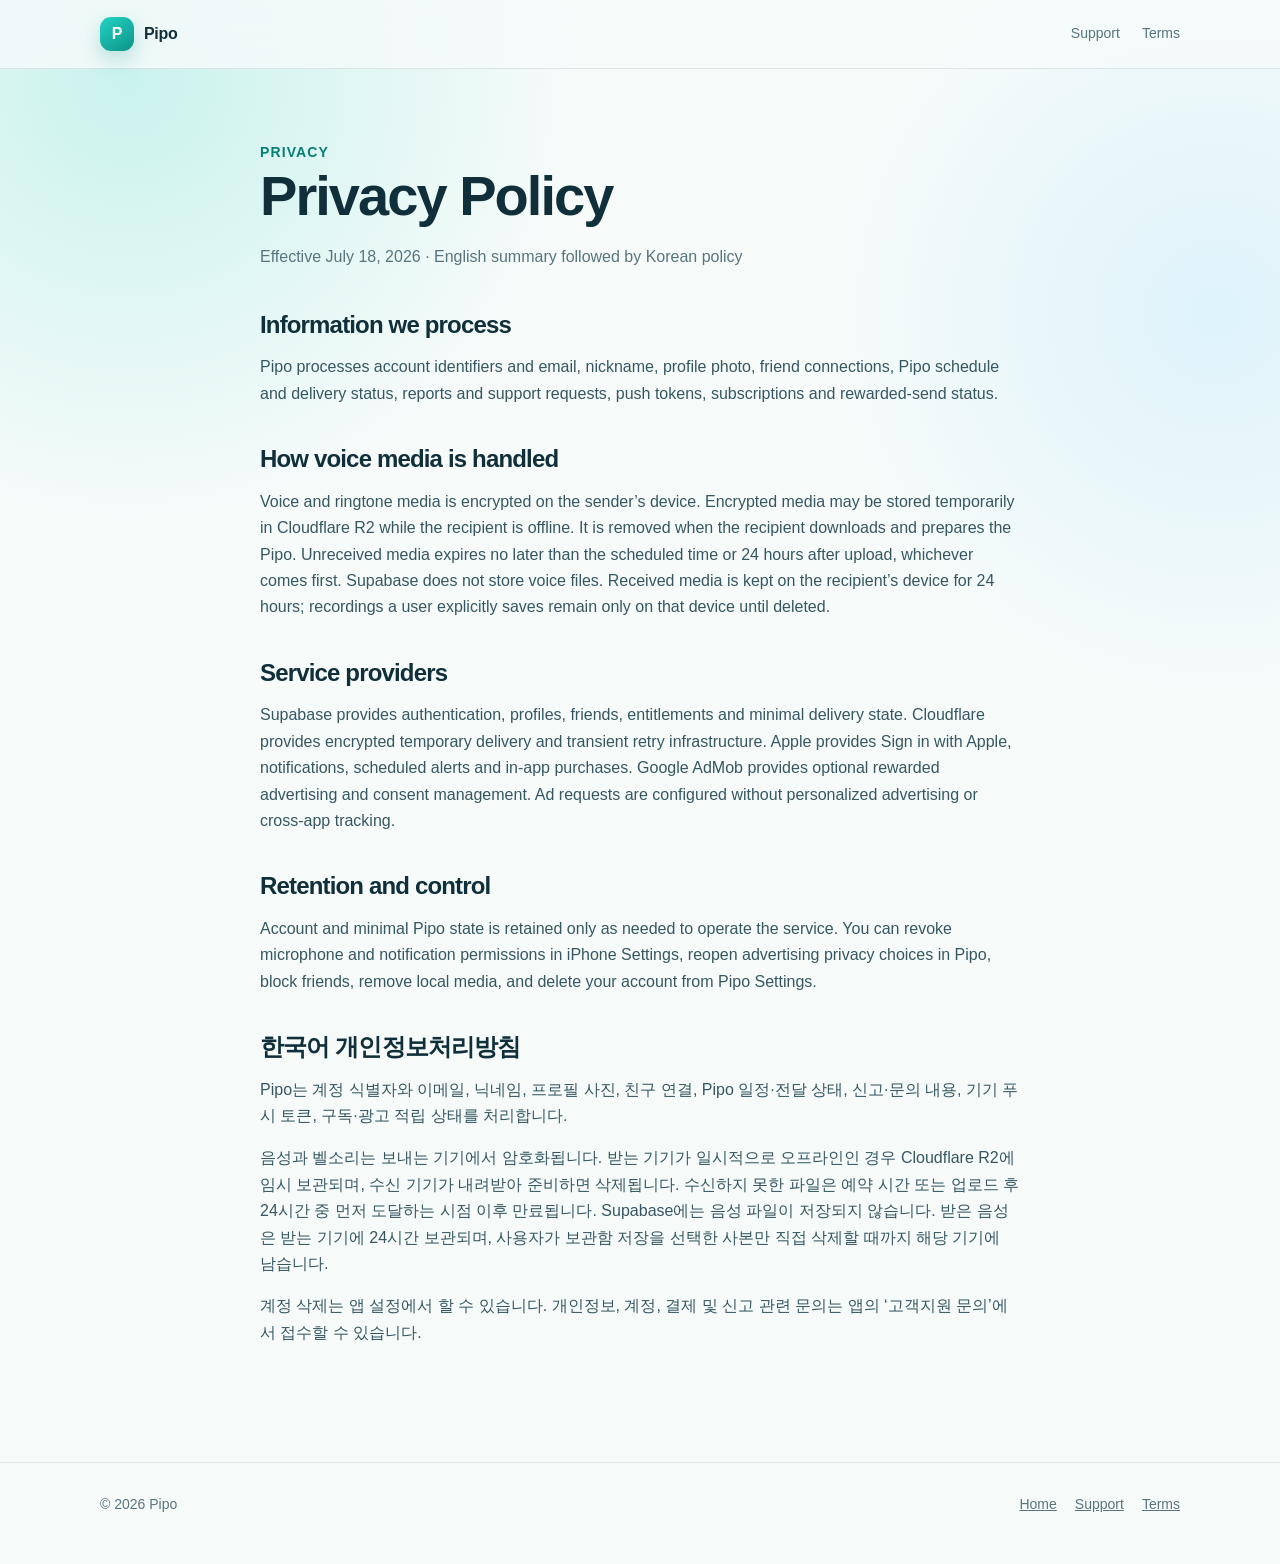
==== privacy/index.html @ 0b24a456 "Publish Pipo developer and support site" ====
<!doctype html><html lang="en"><head><meta charset="utf-8"><meta name="viewport" content="width=device-width,initial-scale=1"><title>Pipo Privacy Policy</title><meta name="description" content="Pipo privacy policy and data handling details."><link rel="canonical" href="https://mingeon29-collab.github.io/privacy/"><link rel="stylesheet" href="/styles.css"></head><body>
<header><nav class="shell"><a class="brand" href="/"><span class="brand-mark">P</span>Pipo</a><div class="nav-links"><a href="/support/">Support</a><a href="/terms/">Terms</a></div></nav></header>
<main class="legal"><div class="eyebrow">Privacy</div><h1>Privacy Policy</h1><p class="effective">Effective July 18, 2026 · English summary followed by Korean policy</p><h2>Information we process</h2><p>Pipo processes account identifiers and email, nickname, profile photo, friend connections, Pipo schedule and delivery status, reports and support requests, push tokens, subscriptions and rewarded-send status.</p><h2>How voice media is handled</h2><p>Voice and ringtone media is encrypted on the sender’s device. Encrypted media may be stored temporarily in Cloudflare R2 while the recipient is offline. It is removed when the recipient downloads and prepares the Pipo. Unreceived media expires no later than the scheduled time or 24 hours after upload, whichever comes first. Supabase does not store voice files. Received media is kept on the recipient’s device for 24 hours; recordings a user explicitly saves remain only on that device until deleted.</p><h2>Service providers</h2><p>Supabase provides authentication, profiles, friends, entitlements and minimal delivery state. Cloudflare provides encrypted temporary delivery and transient retry infrastructure. Apple provides Sign in with Apple, notifications, scheduled alerts and in-app purchases. Google AdMob provides optional rewarded advertising and consent management. Ad requests are configured without personalized advertising or cross-app tracking.</p><h2>Retention and control</h2><p>Account and minimal Pipo state is retained only as needed to operate the service. You can revoke microphone and notification permissions in iPhone Settings, reopen advertising privacy choices in Pipo, block friends, remove local media, and delete your account from Pipo Settings.</p><h2>한국어 개인정보처리방침</h2><p>Pipo는 계정 식별자와 이메일, 닉네임, 프로필 사진, 친구 연결, Pipo 일정·전달 상태, 신고·문의 내용, 기기 푸시 토큰, 구독·광고 적립 상태를 처리합니다.</p><p>음성과 벨소리는 보내는 기기에서 암호화됩니다. 받는 기기가 일시적으로 오프라인인 경우 Cloudflare R2에 임시 보관되며, 수신 기기가 내려받아 준비하면 삭제됩니다. 수신하지 못한 파일은 예약 시간 또는 업로드 후 24시간 중 먼저 도달하는 시점 이후 만료됩니다. Supabase에는 음성 파일이 저장되지 않습니다. 받은 음성은 받는 기기에 24시간 보관되며, 사용자가 보관함 저장을 선택한 사본만 직접 삭제할 때까지 해당 기기에 남습니다.</p><p>계정 삭제는 앱 설정에서 할 수 있습니다. 개인정보, 계정, 결제 및 신고 관련 문의는 앱의 ‘고객지원 문의’에서 접수할 수 있습니다.</p></main>
<footer><div class="shell footer-row"><span>© 2026 Pipo</span><div class="footer-links"><a href="/">Home</a><a href="/support/">Support</a><a href="/terms/">Terms</a></div></div></footer></body></html>
---- styles.css ----
:root {
  color-scheme: light;
  --ink: #102f3a;
  --muted: #58747d;
  --brand: #14b8a6;
  --brand-dark: #087f73;
  --surface: rgba(255, 255, 255, 0.82);
  --line: rgba(16, 47, 58, 0.1);
  --shadow: 0 24px 70px rgba(8, 127, 115, 0.13);
}

* { box-sizing: border-box; }

html { scroll-behavior: smooth; }

body {
  margin: 0;
  min-height: 100vh;
  color: var(--ink);
  background:
    radial-gradient(circle at 10% 5%, rgba(45, 212, 191, 0.22), transparent 28rem),
    radial-gradient(circle at 95% 20%, rgba(125, 211, 252, 0.2), transparent 24rem),
    #f6fbfa;
  font: 16px/1.65 -apple-system, BlinkMacSystemFont, "SF Pro Text", "Segoe UI", sans-serif;
}

a { color: inherit; }

.shell { width: min(1080px, calc(100% - 40px)); margin: 0 auto; }

header {
  position: sticky;
  top: 0;
  z-index: 10;
  border-bottom: 1px solid var(--line);
  background: rgba(246, 251, 250, 0.82);
  backdrop-filter: blur(18px);
}

nav { min-height: 68px; display: flex; align-items: center; justify-content: space-between; gap: 24px; }

.brand { display: inline-flex; align-items: center; gap: 10px; font-weight: 800; text-decoration: none; letter-spacing: -0.02em; }

.brand-mark {
  display: grid;
  width: 34px;
  height: 34px;
  place-items: center;
  border-radius: 11px;
  color: #fff;
  background: linear-gradient(145deg, #22d3c5, #0d9488);
  box-shadow: 0 8px 20px rgba(13, 148, 136, 0.25);
}

.nav-links { display: flex; gap: 22px; color: var(--muted); font-size: 14px; }
.nav-links a { text-decoration: none; }
.nav-links a:hover { color: var(--brand-dark); }

.hero { padding: 96px 0 74px; text-align: center; }
.eyebrow { color: var(--brand-dark); font-size: 14px; font-weight: 750; letter-spacing: 0.08em; text-transform: uppercase; }
h1, h2, h3 { margin: 0; letter-spacing: -0.035em; line-height: 1.15; }
h1 { max-width: 820px; margin: 14px auto 20px; font-size: clamp(42px, 7vw, 78px); }
.hero p { max-width: 690px; margin: 0 auto; color: var(--muted); font-size: clamp(18px, 2.4vw, 22px); }

.pipo-orbit {
  position: relative;
  width: min(500px, 92vw);
  height: 210px;
  margin: 56px auto 0;
}

.pipo-card {
  position: absolute;
  inset: 22px 48px;
  display: grid;
  place-content: center;
  border: 1px solid rgba(255, 255, 255, 0.92);
  border-radius: 42px;
  background: var(--surface);
  box-shadow: var(--shadow);
  backdrop-filter: blur(18px);
}

.wave { display: flex; align-items: center; justify-content: center; gap: 6px; height: 58px; }
.wave i { display: block; width: 7px; border-radius: 10px; background: linear-gradient(#5eead4, #0d9488); }
.wave i:nth-child(1), .wave i:nth-child(9) { height: 18px; }
.wave i:nth-child(2), .wave i:nth-child(8) { height: 30px; }
.wave i:nth-child(3), .wave i:nth-child(7) { height: 45px; }
.wave i:nth-child(4), .wave i:nth-child(6) { height: 34px; }
.wave i:nth-child(5) { height: 56px; }

.arrive { margin-top: 12px; color: var(--brand-dark); font-weight: 750; }

.features { display: grid; grid-template-columns: repeat(3, 1fr); gap: 18px; padding: 36px 0 96px; }
.feature { padding: 30px; border: 1px solid var(--line); border-radius: 28px; background: rgba(255, 255, 255, 0.7); }
.feature .number { color: var(--brand-dark); font-size: 13px; font-weight: 800; }
.feature h2 { margin: 14px 0 10px; font-size: 23px; }
.feature p { margin: 0; color: var(--muted); }

.legal { width: min(760px, calc(100% - 40px)); margin: 0 auto; padding: 72px 0 100px; }
.legal h1 { margin: 0 0 10px; font-size: clamp(36px, 6vw, 56px); }
.legal h2 { margin: 38px 0 12px; font-size: 24px; }
.legal p, .legal li { color: #365761; }
.legal .effective { margin-bottom: 40px; color: var(--muted); }
.notice { padding: 22px 24px; border-left: 4px solid var(--brand); border-radius: 0 18px 18px 0; background: rgba(255,255,255,.7); }

footer { border-top: 1px solid var(--line); padding: 30px 0 48px; color: var(--muted); font-size: 14px; }
.footer-row { display: flex; justify-content: space-between; gap: 20px; flex-wrap: wrap; }
.footer-links { display: flex; gap: 18px; flex-wrap: wrap; }

@media (max-width: 760px) {
  .nav-links a:not(:last-child) { display: none; }
  .hero { padding-top: 68px; }
  .features { grid-template-columns: 1fr; padding-bottom: 70px; }
  .pipo-card { inset-inline: 18px; }
}
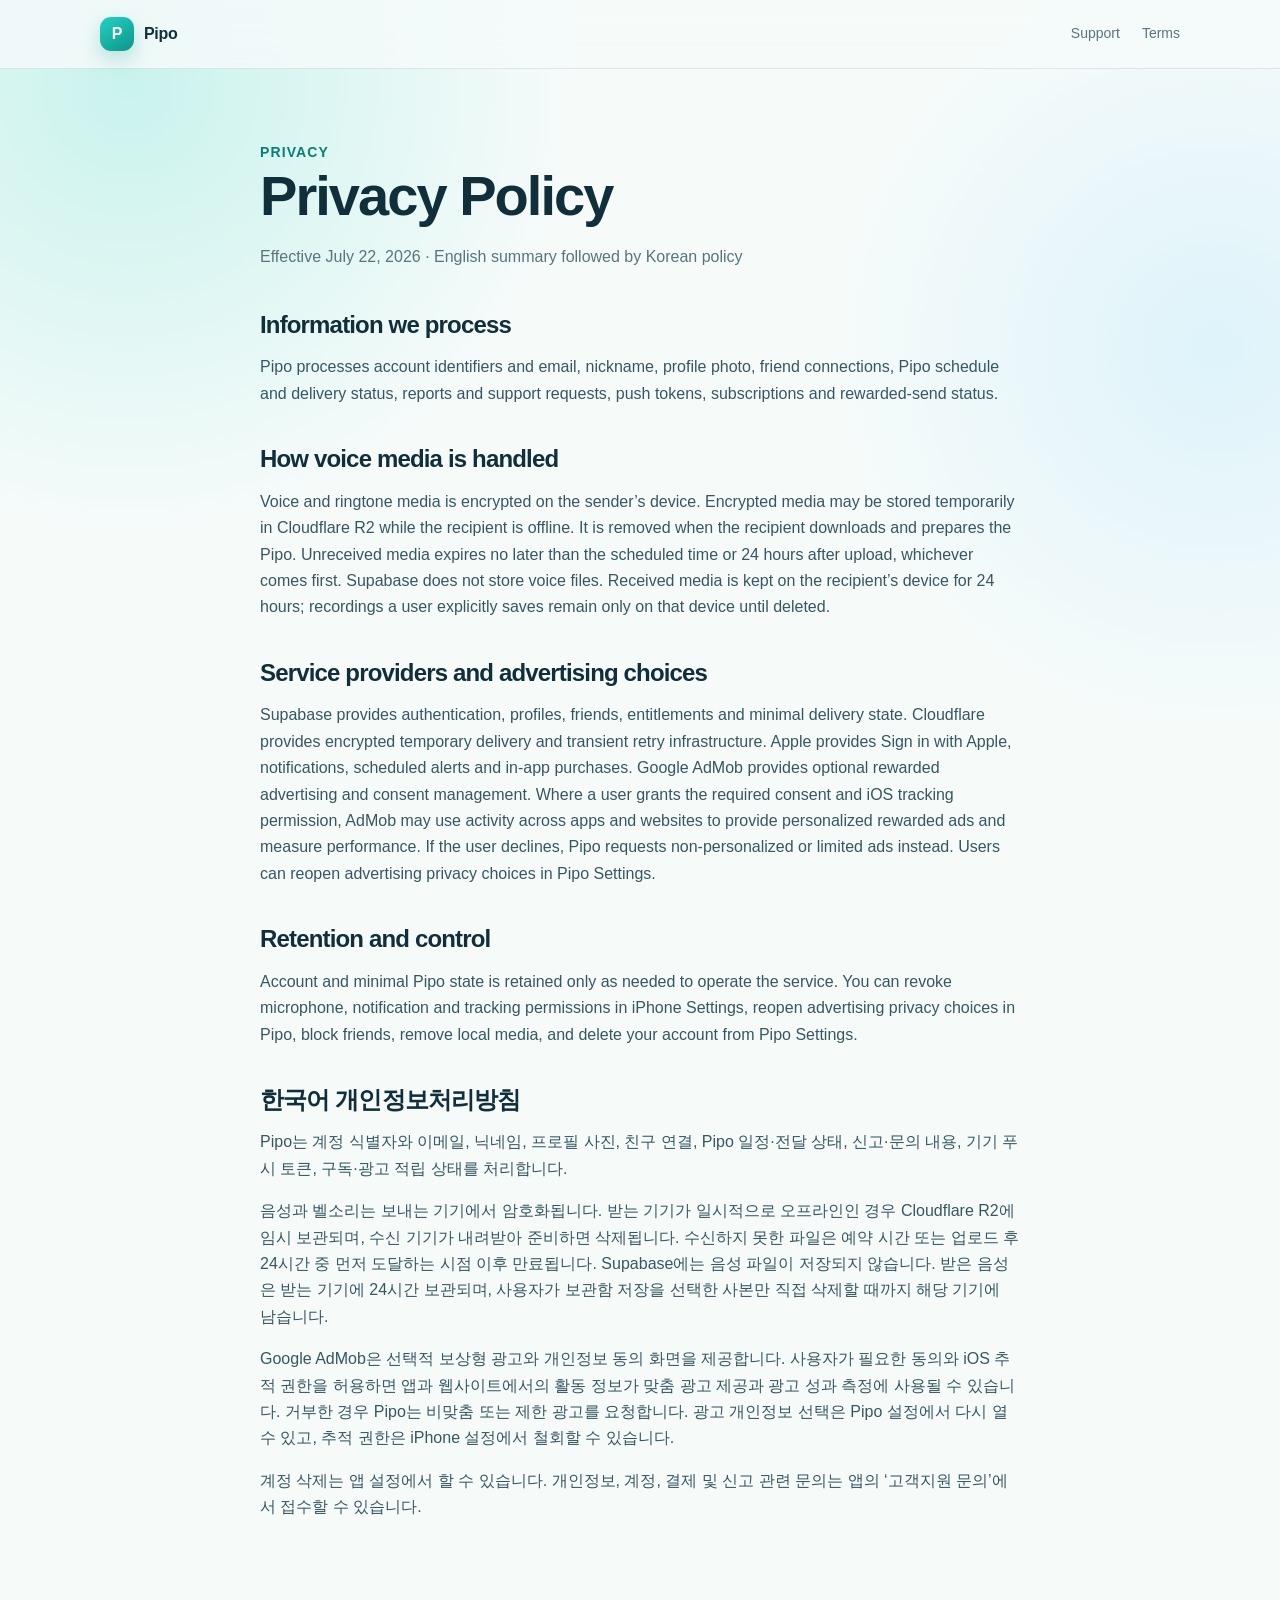
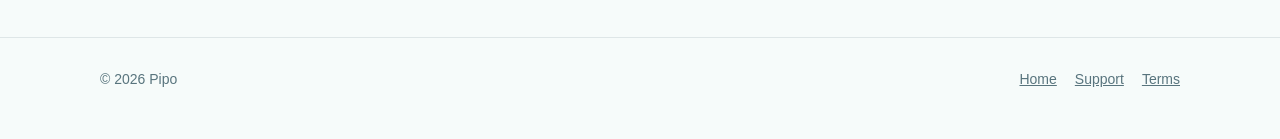
==== commit 6168fddc: "Document consent-based personalized advertising" ====
--- a/privacy/index.html
+++ b/privacy/index.html
@@ -1,4 +1,4 @@
 <!doctype html><html lang="en"><head><meta charset="utf-8"><meta name="viewport" content="width=device-width,initial-scale=1"><title>Pipo Privacy Policy</title><meta name="description" content="Pipo privacy policy and data handling details."><link rel="canonical" href="https://mingeon29-collab.github.io/privacy/"><link rel="stylesheet" href="/styles.css"></head><body>
 <header><nav class="shell"><a class="brand" href="/"><span class="brand-mark">P</span>Pipo</a><div class="nav-links"><a href="/support/">Support</a><a href="/terms/">Terms</a></div></nav></header>
-<main class="legal"><div class="eyebrow">Privacy</div><h1>Privacy Policy</h1><p class="effective">Effective July 18, 2026 · English summary followed by Korean policy</p><h2>Information we process</h2><p>Pipo processes account identifiers and email, nickname, profile photo, friend connections, Pipo schedule and delivery status, reports and support requests, push tokens, subscriptions and rewarded-send status.</p><h2>How voice media is handled</h2><p>Voice and ringtone media is encrypted on the sender’s device. Encrypted media may be stored temporarily in Cloudflare R2 while the recipient is offline. It is removed when the recipient downloads and prepares the Pipo. Unreceived media expires no later than the scheduled time or 24 hours after upload, whichever comes first. Supabase does not store voice files. Received media is kept on the recipient’s device for 24 hours; recordings a user explicitly saves remain only on that device until deleted.</p><h2>Service providers</h2><p>Supabase provides authentication, profiles, friends, entitlements and minimal delivery state. Cloudflare provides encrypted temporary delivery and transient retry infrastructure. Apple provides Sign in with Apple, notifications, scheduled alerts and in-app purchases. Google AdMob provides optional rewarded advertising and consent management. Ad requests are configured without personalized advertising or cross-app tracking.</p><h2>Retention and control</h2><p>Account and minimal Pipo state is retained only as needed to operate the service. You can revoke microphone and notification permissions in iPhone Settings, reopen advertising privacy choices in Pipo, block friends, remove local media, and delete your account from Pipo Settings.</p><h2>한국어 개인정보처리방침</h2><p>Pipo는 계정 식별자와 이메일, 닉네임, 프로필 사진, 친구 연결, Pipo 일정·전달 상태, 신고·문의 내용, 기기 푸시 토큰, 구독·광고 적립 상태를 처리합니다.</p><p>음성과 벨소리는 보내는 기기에서 암호화됩니다. 받는 기기가 일시적으로 오프라인인 경우 Cloudflare R2에 임시 보관되며, 수신 기기가 내려받아 준비하면 삭제됩니다. 수신하지 못한 파일은 예약 시간 또는 업로드 후 24시간 중 먼저 도달하는 시점 이후 만료됩니다. Supabase에는 음성 파일이 저장되지 않습니다. 받은 음성은 받는 기기에 24시간 보관되며, 사용자가 보관함 저장을 선택한 사본만 직접 삭제할 때까지 해당 기기에 남습니다.</p><p>계정 삭제는 앱 설정에서 할 수 있습니다. 개인정보, 계정, 결제 및 신고 관련 문의는 앱의 ‘고객지원 문의’에서 접수할 수 있습니다.</p></main>
+<main class="legal"><div class="eyebrow">Privacy</div><h1>Privacy Policy</h1><p class="effective">Effective July 22, 2026 · English summary followed by Korean policy</p><h2>Information we process</h2><p>Pipo processes account identifiers and email, nickname, profile photo, friend connections, Pipo schedule and delivery status, reports and support requests, push tokens, subscriptions and rewarded-send status.</p><h2>How voice media is handled</h2><p>Voice and ringtone media is encrypted on the sender’s device. Encrypted media may be stored temporarily in Cloudflare R2 while the recipient is offline. It is removed when the recipient downloads and prepares the Pipo. Unreceived media expires no later than the scheduled time or 24 hours after upload, whichever comes first. Supabase does not store voice files. Received media is kept on the recipient’s device for 24 hours; recordings a user explicitly saves remain only on that device until deleted.</p><h2>Service providers and advertising choices</h2><p>Supabase provides authentication, profiles, friends, entitlements and minimal delivery state. Cloudflare provides encrypted temporary delivery and transient retry infrastructure. Apple provides Sign in with Apple, notifications, scheduled alerts and in-app purchases. Google AdMob provides optional rewarded advertising and consent management. Where a user grants the required consent and iOS tracking permission, AdMob may use activity across apps and websites to provide personalized rewarded ads and measure performance. If the user declines, Pipo requests non-personalized or limited ads instead. Users can reopen advertising privacy choices in Pipo Settings.</p><h2>Retention and control</h2><p>Account and minimal Pipo state is retained only as needed to operate the service. You can revoke microphone, notification and tracking permissions in iPhone Settings, reopen advertising privacy choices in Pipo, block friends, remove local media, and delete your account from Pipo Settings.</p><h2>한국어 개인정보처리방침</h2><p>Pipo는 계정 식별자와 이메일, 닉네임, 프로필 사진, 친구 연결, Pipo 일정·전달 상태, 신고·문의 내용, 기기 푸시 토큰, 구독·광고 적립 상태를 처리합니다.</p><p>음성과 벨소리는 보내는 기기에서 암호화됩니다. 받는 기기가 일시적으로 오프라인인 경우 Cloudflare R2에 임시 보관되며, 수신 기기가 내려받아 준비하면 삭제됩니다. 수신하지 못한 파일은 예약 시간 또는 업로드 후 24시간 중 먼저 도달하는 시점 이후 만료됩니다. Supabase에는 음성 파일이 저장되지 않습니다. 받은 음성은 받는 기기에 24시간 보관되며, 사용자가 보관함 저장을 선택한 사본만 직접 삭제할 때까지 해당 기기에 남습니다.</p><p>Google AdMob은 선택적 보상형 광고와 개인정보 동의 화면을 제공합니다. 사용자가 필요한 동의와 iOS 추적 권한을 허용하면 앱과 웹사이트에서의 활동 정보가 맞춤 광고 제공과 광고 성과 측정에 사용될 수 있습니다. 거부한 경우 Pipo는 비맞춤 또는 제한 광고를 요청합니다. 광고 개인정보 선택은 Pipo 설정에서 다시 열 수 있고, 추적 권한은 iPhone 설정에서 철회할 수 있습니다.</p><p>계정 삭제는 앱 설정에서 할 수 있습니다. 개인정보, 계정, 결제 및 신고 관련 문의는 앱의 ‘고객지원 문의’에서 접수할 수 있습니다.</p></main>
 <footer><div class="shell footer-row"><span>© 2026 Pipo</span><div class="footer-links"><a href="/">Home</a><a href="/support/">Support</a><a href="/terms/">Terms</a></div></div></footer></body></html>
